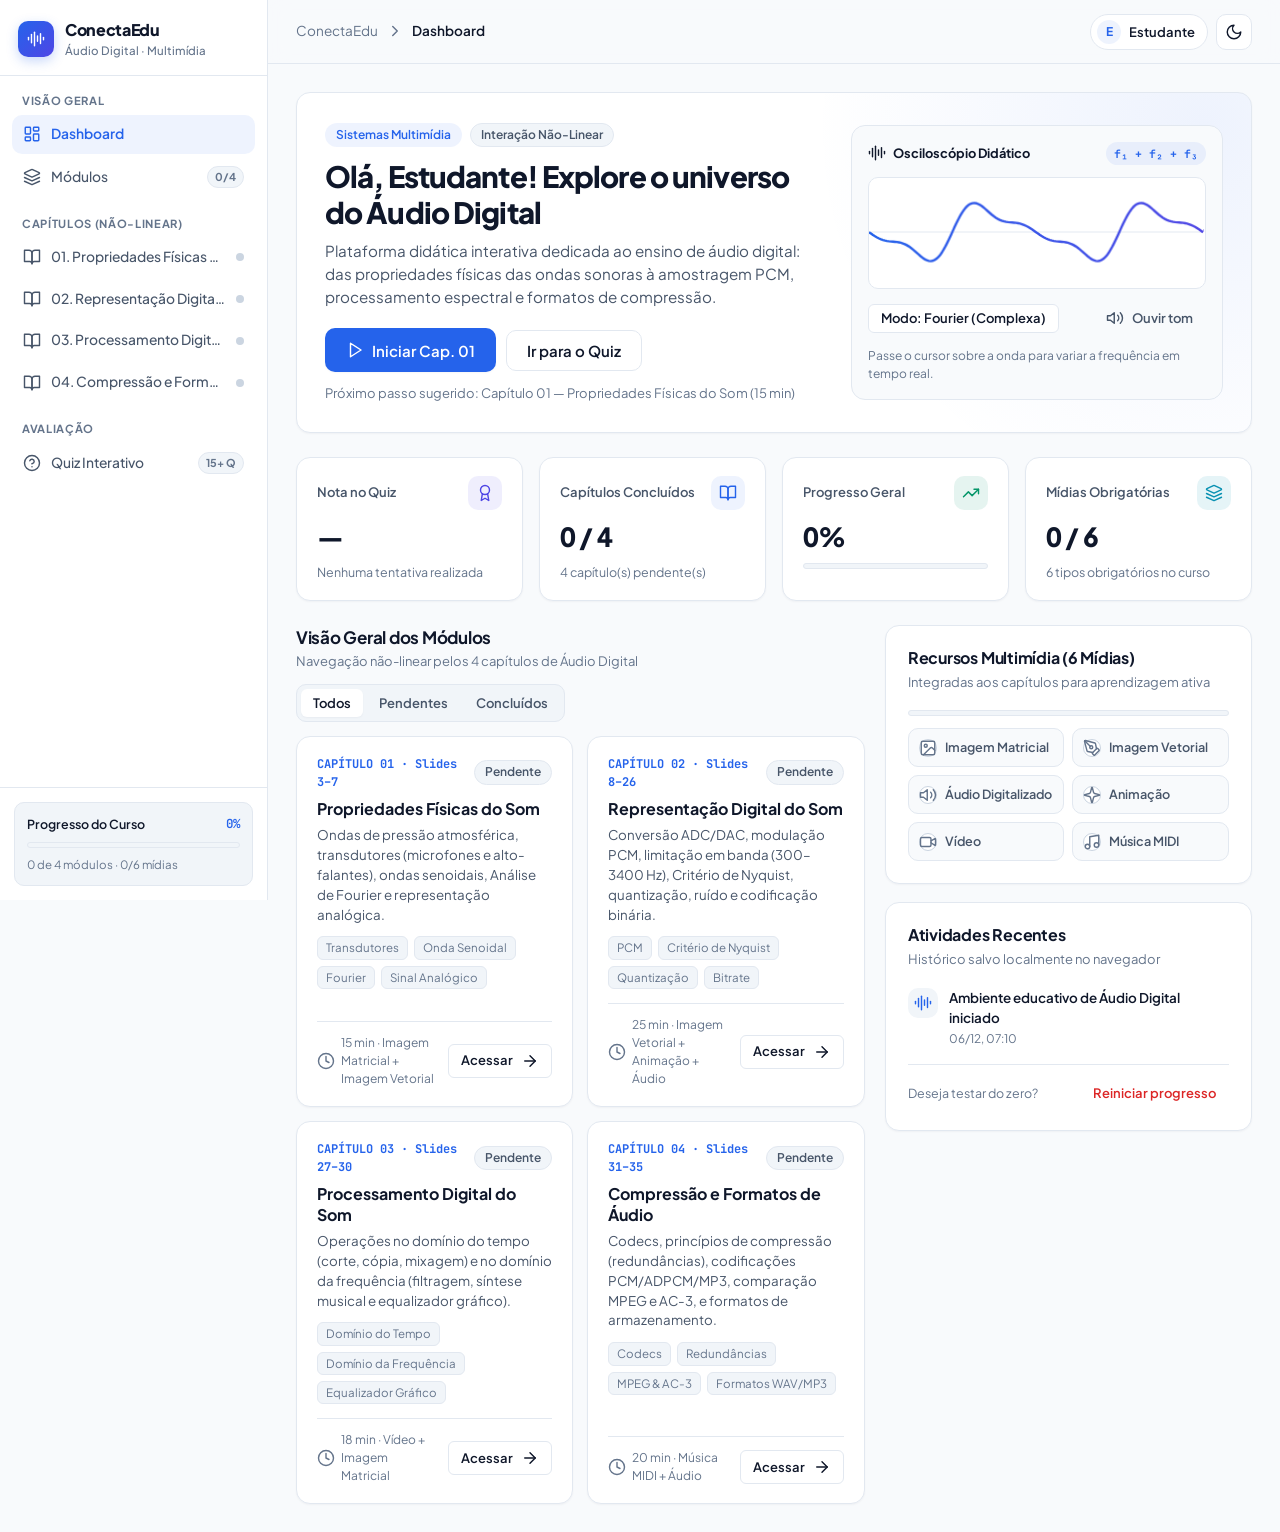
==== index.html @ ba1ee2b3 "Dashboard inicial e menu lateral" ====
<!DOCTYPE html>
<html lang="pt-BR">
<head>
  <meta charset="UTF-8" />
  <meta name="viewport" content="width=device-width, initial-scale=1.0" />
  <title>ConectaEdu — Dashboard · Áudio Digital</title>
  <meta
    name="description"
    content="Ambiente educativo online (DOL/EAD) sobre Áudio Digital para Sistemas Multimídia."
  />

  <link rel="preconnect" href="https://fonts.googleapis.com" />
  <link rel="preconnect" href="https://fonts.gstatic.com" crossorigin />
  <link
    href="https://fonts.googleapis.com/css2?family=JetBrains+Mono:wght@500;700&family=Plus+Jakarta+Sans:wght@400;500;600;700;800&display=swap"
    rel="stylesheet"
  />

  <link rel="stylesheet" href="css/variaveis.css" />
  <link rel="stylesheet" href="css/componentes.css" />
  <link rel="stylesheet" href="css/estilo.css" />

  <script>
    try {
      const salvo = JSON.parse(localStorage.getItem("conectaedu_audio_digital_v1") || "{}");
      if (salvo.tema === "dark") {
        document.documentElement.setAttribute("data-theme", "dark");
      }
    } catch (e) {}
  </script>
</head>
<body data-page="index.html" data-title="Dashboard">
  <div class="app-shell">
    <!-- Sidebar renderizada por js/componentes.js -->
    <div id="sidebar-slot"></div>

    <div class="main-area">
      <!-- Topbar renderizada por js/componentes.js -->
      <div id="topbar-slot"></div>

      <main class="page-container">
        <!-- Hero de Boas-vindas + Visualizador Acústico -->
        <section class="card card-spotlight hero-card animate-in" aria-labelledby="hero-saudacao">
          <div>
            <div class="hero-eyebrow">
              <span class="badge badge-accent">Sistemas Multimídia</span>
              <span class="badge badge-neutral">Interação Não-Linear</span>
            </div>
            <h1 class="hero-title" id="hero-saudacao">
              Olá, Estudante! Explore o universo do Áudio Digital
            </h1>
            <p class="hero-desc">
              Plataforma didática interativa dedicada ao ensino de áudio digital: das propriedades físicas
              das ondas sonoras à amostragem PCM, processamento espectral e formatos de compressão.
            </p>

            <div class="hero-actions">
              <a
                href="capitulo1.html"
                class="btn btn-primary btn-lg"
                id="btn-continuar-estudos"
                data-rota="capitulo1.html"
                data-rotulo="Capítulo 01: Propriedades Físicas do Som"
              >
                <span>Continuar estudos</span>
              </a>
              <a
                href="quiz.html"
                class="btn btn-outline btn-lg"
                data-rota="quiz.html"
                data-rotulo="Quiz Interativo"
              >
                <span>Ir para o Quiz</span>
              </a>
            </div>

            <p class="hero-next-hint" id="hero-proximo-texto">
              Próximo passo sugerido: Capítulo 01 — Propriedades Físicas do Som (15 min)
            </p>
          </div>

          <div class="hero-wave-panel" aria-label="Prévia interativa de onda sonora">
            <div class="wave-panel-header">
              <span class="wave-panel-title">
                <svg class="lucide" width="16" height="16" viewBox="0 0 24 24" aria-hidden="true">
                  <path d="M2 10v3"/><path d="M6 6v11"/><path d="M10 3v18"/><path d="M14 8v7"/><path d="M18 5v13"/><path d="M22 10v3"/>
                </svg>
                <span>Osciloscópio Didático</span>
              </span>
              <span class="wave-freq-badge" id="wave-freq-label">f₁ + f₂ + f₃</span>
            </div>

            <canvas class="wave-canvas" id="hero-wave-canvas"></canvas>

            <div class="wave-controls">
              <button type="button" class="btn btn-outline btn-sm" id="btn-wave-modo">
                Modo: Fourier (Complexa)
              </button>
              <button type="button" class="btn btn-ghost btn-sm" id="btn-wave-som">
                <svg class="lucide" width="14" height="14" viewBox="0 0 24 24" aria-hidden="true">
                  <polygon points="11 5 6 9 2 9 2 15 6 15 11 19 11 5"/>
                  <path d="M15.54 8.46a5 5 0 0 1 0 7.07"/>
                  <path d="M19.07 4.93a10 10 0 0 1 0 14.14"/>
                </svg>
                <span>Ouvir tom</span>
              </button>
            </div>
            <p class="wave-controls-note">
              Passe o cursor sobre a onda para variar a frequência em tempo real.
            </p>
          </div>
        </section>

        <!-- KPIs do Estudante -->
        <section class="kpi-grid" aria-label="Indicadores de desempenho">
          <article class="card card-spotlight kpi-card animate-in delay-1">
            <div class="kpi-top">
              <span class="kpi-label">Nota no Quiz</span>
              <span class="kpi-icon kpi-icon-indigo" aria-hidden="true">
                <svg class="lucide" width="18" height="18" viewBox="0 0 24 24">
                  <circle cx="12" cy="8" r="6"/><path d="M15.477 12.89 17 22l-5-3-5 3 1.523-9.11"/>
                </svg>
              </span>
            </div>
            <div class="kpi-value" id="kpi-nota-valor">—</div>
            <div class="kpi-foot">
              <span id="kpi-nota-sub">Nenhuma tentativa realizada</span>
            </div>
          </article>

          <article class="card card-spotlight kpi-card animate-in delay-2">
            <div class="kpi-top">
              <span class="kpi-label">Capítulos Concluídos</span>
              <span class="kpi-icon kpi-icon-blue" aria-hidden="true">
                <svg class="lucide" width="18" height="18" viewBox="0 0 24 24">
                  <path d="M2 3h6a4 4 0 0 1 4 4v14a3 3 0 0 0-3-3H2z"/><path d="M22 3h-6a4 4 0 0 0-4 4v14a3 3 0 0 1 3-3h7z"/>
                </svg>
              </span>
            </div>
            <div class="kpi-value" id="kpi-capitulos-valor">0 / 4</div>
            <div class="kpi-foot">
              <span id="kpi-capitulos-sub">4 capítulos pendentes</span>
            </div>
          </article>

          <article class="card card-spotlight kpi-card animate-in delay-3">
            <div class="kpi-top">
              <span class="kpi-label">Progresso Geral</span>
              <span class="kpi-icon kpi-icon-emerald" aria-hidden="true">
                <svg class="lucide" width="18" height="18" viewBox="0 0 24 24">
                  <polyline points="22 7 13.5 15.5 8.5 10.5 2 17"/><polyline points="16 7 22 7 22 13"/>
                </svg>
              </span>
            </div>
            <div class="kpi-value" id="kpi-progresso-valor">0%</div>
            <div class="progress progress-sm">
              <div class="progress-fill progress-fill-success" id="kpi-progresso-barra"></div>
            </div>
          </article>

          <article class="card card-spotlight kpi-card animate-in delay-4">
            <div class="kpi-top">
              <span class="kpi-label">Mídias Obrigatórias</span>
              <span class="kpi-icon kpi-icon-cyan" aria-hidden="true">
                <svg class="lucide" width="18" height="18" viewBox="0 0 24 24">
                  <path d="m12.83 2.18a2 2 0 0 0-1.66 0L2.6 6.08a1 1 0 0 0 0 1.83l8.58 3.91a2 2 0 0 0 1.66 0l8.58-3.9a1 1 0 0 0 0-1.83Z"/><path d="m22 17.65-9.17 4.16a2 2 0 0 1-1.66 0L2 17.65"/><path d="m22 12.65-9.17 4.16a2 2 0 0 1-1.66 0L2 12.65"/>
                </svg>
              </span>
            </div>
            <div class="kpi-value" id="kpi-midias-valor">0 / 6</div>
            <div class="kpi-foot">
              <span id="kpi-midias-sub">6 tipos obrigatórios no curso</span>
            </div>
          </article>
        </section>

        <!-- Visão Geral dos Módulos + Progresso & Atividades Recentes -->
        <section class="dashboard-grid" aria-label="Módulos e acompanhamento">
          <div>
            <div class="section-heading">
              <div>
                <h2 class="section-title">Visão Geral dos Módulos</h2>
                <p class="section-subtitle">
                  Navegação não-linear pelos 4 capítulos de Áudio Digital
                </p>
              </div>

              <div class="segmented" role="tablist" aria-label="Filtrar módulos">
                <button type="button" class="segmented-btn is-active" data-filtro-modulo="todos">
                  Todos
                </button>
                <button type="button" class="segmented-btn" data-filtro-modulo="pendentes">
                  Pendentes
                </button>
                <button type="button" class="segmented-btn" data-filtro-modulo="concluidos">
                  Concluídos
                </button>
              </div>
            </div>

            <div class="modules-grid" id="dashboard-modulos-lista"></div>
          </div>

          <div class="side-stack">
            <!-- Progresso das 6 Mídias -->
            <section class="card animate-in delay-2" aria-labelledby="titulo-midias">
              <div class="card-header">
                <div>
                  <h2 class="card-title" id="titulo-midias">Recursos Multimídia (6 Mídias)</h2>
                  <p class="card-subtitle">
                    Integradas aos capítulos para aprendizagem ativa
                  </p>
                </div>
              </div>
              <div class="card-body">
                <div class="progress progress-sm">
                  <div class="progress-fill" id="midias-progresso-barra"></div>
                </div>
                <div class="media-checklist" id="dashboard-midias-checklist"></div>
              </div>
            </section>

            <!-- Atividades Recentes -->
            <section class="card animate-in delay-3" aria-labelledby="titulo-atividades">
              <div class="card-header">
                <div>
                  <h2 class="card-title" id="titulo-atividades">Atividades Recentes</h2>
                  <p class="card-subtitle">Histórico salvo localmente no navegador</p>
                </div>
              </div>
              <div class="card-body">
                <ul class="activity-list" id="dashboard-atividades-lista"></ul>

                <div class="danger-zone-row">
                  <span class="danger-zone-text">Deseja testar do zero?</span>
                  <button type="button" class="btn btn-danger-ghost btn-sm" id="btn-reiniciar-progresso">
                    Reiniciar progresso
                  </button>
                </div>
              </div>
            </section>
          </div>
        </section>
      </main>
    </div>
  </div>

  <script src="js/dados-curso.js"></script>
  <script src="js/icones.js"></script>
  <script src="js/armazenamento.js"></script>
  <script src="js/componentes.js"></script>
  <script src="js/principal.js"></script>
  <script src="js/painel.js"></script>
</body>
</html>
---- css/variaveis.css ----
/* ==========================================================================
   ConectaEdu — Variáveis de Design (Tokens inspirados em shadcn/ui)
   ========================================================================== */

:root {
  /* Tipografia */
  --font-sans: "Plus Jakarta Sans", "Inter", -apple-system, BlinkMacSystemFont, "Segoe UI", Roboto, sans-serif;
  --font-mono: "JetBrains Mono", "Fira Code", ui-monospace, SFMono-Regular, Menlo, Consolas, monospace;

  /* Cores de superfície e fundo (Tema Claro) */
  --bg-app: #f8fafc;
  --bg-surface: #ffffff;
  --bg-subtle: #f1f5f9;
  --bg-muted: #e2e8f0;
  --bg-elevated: #ffffff;

  /* Bordas */
  --border: #e2e8f0;
  --border-strong: #cbd5e1;
  --border-focus: #2563eb;

  /* Textos */
  --text-primary: #0f172a;
  --text-secondary: #475569;
  --text-muted: #64748b;
  --text-inverted: #ffffff;

  /* Cores de destaque (Tecnologia & Áudio Digital) */
  --accent: #2563eb;
  --accent-hover: #1d4ed8;
  --accent-soft: rgba(37, 99, 235, 0.08);
  --accent-ring: rgba(37, 99, 235, 0.22);

  --indigo: #4f46e5;
  --indigo-soft: rgba(79, 70, 229, 0.09);

  --cyan: #0891b2;
  --cyan-soft: rgba(8, 145, 178, 0.1);

  --success: #059669;
  --success-soft: rgba(5, 150, 105, 0.1);

  --warning: #d97706;
  --warning-soft: rgba(217, 119, 6, 0.11);

  --danger: #dc2626;
  --danger-soft: rgba(220, 38, 38, 0.1);

  /* Sombras discretas */
  --shadow-xs: 0 1px 2px rgba(15, 23, 42, 0.04);
  --shadow-sm: 0 1px 3px rgba(15, 23, 42, 0.06), 0 1px 2px rgba(15, 23, 42, 0.04);
  --shadow-md: 0 6px 18px -4px rgba(15, 23, 42, 0.08), 0 2px 6px -2px rgba(15, 23, 42, 0.04);
  --shadow-lg: 0 18px 38px -12px rgba(15, 23, 42, 0.14);

  /* Raios de borda */
  --radius-sm: 6px;
  --radius-md: 10px;
  --radius-lg: 14px;
  --radius-xl: 18px;
  --radius-full: 9999px;

  /* Layout */
  --sidebar-width: 268px;
  --topbar-height: 64px;

  /* Transições */
  --ease-out: cubic-bezier(0.16, 1, 0.3, 1);
  --transition-fast: 150ms var(--ease-out);
  --transition-base: 240ms var(--ease-out);
}

[data-theme="dark"] {
  --bg-app: #090e1a;
  --bg-surface: #111827;
  --bg-subtle: #1a2334;
  --bg-muted: #263248;
  --bg-elevated: #161f30;

  --border: #1e293b;
  --border-strong: #334155;
  --border-focus: #60a5fa;

  --text-primary: #f8fafc;
  --text-secondary: #cbd5e1;
  --text-muted: #94a3b8;
  --text-inverted: #0f172a;

  --accent: #3b82f6;
  --accent-hover: #60a5fa;
  --accent-soft: rgba(59, 130, 246, 0.14);
  --accent-ring: rgba(59, 130, 246, 0.28);

  --indigo: #818cf8;
  --indigo-soft: rgba(129, 140, 248, 0.14);

  --cyan: #22d3ee;
  --cyan-soft: rgba(34, 211, 238, 0.12);

  --success: #34d399;
  --success-soft: rgba(52, 211, 153, 0.13);

  --warning: #fbbf24;
  --warning-soft: rgba(251, 191, 36, 0.13);

  --danger: #f87171;
  --danger-soft: rgba(248, 113, 113, 0.13);

  --shadow-xs: 0 1px 2px rgba(0, 0, 0, 0.25);
  --shadow-sm: 0 2px 6px rgba(0, 0, 0, 0.3);
  --shadow-md: 0 10px 24px -6px rgba(0, 0, 0, 0.45);
  --shadow-lg: 0 22px 46px -12px rgba(0, 0, 0, 0.6);
}
---- css/componentes.css ----
/* ==========================================================================
   ConectaEdu — Componentes Reutilizáveis (shadcn/ui + Magic UI + React Bits)
   ========================================================================== */

/* Botões */
.btn {
  display: inline-flex;
  align-items: center;
  justify-content: center;
  gap: 8px;
  font-family: inherit;
  font-size: 0.875rem;
  font-weight: 600;
  line-height: 1;
  padding: 10px 16px;
  border-radius: var(--radius-md);
  border: 1px solid transparent;
  cursor: pointer;
  text-decoration: none;
  white-space: nowrap;
  transition:
    background-color var(--transition-fast),
    border-color var(--transition-fast),
    color var(--transition-fast),
    transform var(--transition-fast),
    box-shadow var(--transition-fast);
}

.btn:focus-visible {
  outline: none;
  box-shadow: 0 0 0 3px var(--accent-ring);
}

.btn:active {
  transform: translateY(1px);
}

.btn-sm {
  padding: 7px 12px;
  font-size: 0.8125rem;
  border-radius: var(--radius-sm);
}

.btn-lg {
  padding: 12px 20px;
  font-size: 0.9375rem;
}

.btn-primary {
  background: var(--accent);
  color: #ffffff;
  box-shadow: var(--shadow-xs);
}

.btn-primary:hover {
  background: var(--accent-hover);
  box-shadow: var(--shadow-sm);
}

.btn-outline {
  background: var(--bg-surface);
  color: var(--text-primary);
  border-color: var(--border);
}

.btn-outline:hover {
  background: var(--bg-subtle);
  border-color: var(--border-strong);
}

.btn-ghost {
  background: transparent;
  color: var(--text-secondary);
}

.btn-ghost:hover {
  background: var(--bg-subtle);
  color: var(--text-primary);
}

.btn-danger-ghost {
  background: transparent;
  color: var(--danger);
}

.btn-danger-ghost:hover {
  background: var(--danger-soft);
}

.btn-icon {
  width: 36px;
  height: 36px;
  padding: 0;
}

/* Cards com bordas suaves e efeito spotlight discreto */
.card {
  position: relative;
  background: var(--bg-surface);
  border: 1px solid var(--border);
  border-radius: var(--radius-lg);
  box-shadow: var(--shadow-xs);
  transition:
    border-color var(--transition-base),
    box-shadow var(--transition-base),
    transform var(--transition-base);
}

.card-interactive:hover {
  border-color: var(--border-strong);
  box-shadow: var(--shadow-md);
  transform: translateY(-2px);
}

/* Efeito Magic UI Spotlight via variáveis --mx / --my */
.card-spotlight {
  overflow: hidden;
}

.card-spotlight::before {
  content: "";
  position: absolute;
  inset: 0;
  pointer-events: none;
  opacity: 0;
  transition: opacity var(--transition-base);
  background: radial-gradient(
    360px circle at var(--mx, 50%) var(--my, 50%),
    var(--accent-soft),
    transparent 65%
  );
}

.card-spotlight:hover::before {
  opacity: 1;
}

.card-header {
  display: flex;
  align-items: flex-start;
  justify-content: space-between;
  gap: 12px;
  padding: 20px 22px 0;
}

.card-title {
  font-size: 1rem;
  font-weight: 700;
  color: var(--text-primary);
  letter-spacing: -0.015em;
}

.card-subtitle {
  font-size: 0.8125rem;
  color: var(--text-muted);
  margin-top: 3px;
}

.card-body {
  padding: 18px 22px 22px;
}

/* Badges */
.badge {
  display: inline-flex;
  align-items: center;
  gap: 5px;
  padding: 4px 10px;
  font-size: 0.75rem;
  font-weight: 600;
  line-height: 1.2;
  border-radius: var(--radius-full);
  border: 1px solid transparent;
}

.badge-neutral {
  background: var(--bg-subtle);
  color: var(--text-secondary);
  border-color: var(--border);
}

.badge-accent {
  background: var(--accent-soft);
  color: var(--accent);
}

.badge-indigo {
  background: var(--indigo-soft);
  color: var(--indigo);
}

.badge-cyan {
  background: var(--cyan-soft);
  color: var(--cyan);
}

.badge-success {
  background: var(--success-soft);
  color: var(--success);
}

.badge-warning {
  background: var(--warning-soft);
  color: var(--warning);
}

/* Barra de progresso */
.progress {
  width: 100%;
  height: 8px;
  background: var(--bg-subtle);
  border-radius: var(--radius-full);
  overflow: hidden;
  border: 1px solid var(--border);
}

.progress-sm {
  height: 6px;
}

.progress-fill {
  height: 100%;
  width: 0%;
  border-radius: var(--radius-full);
  background: linear-gradient(90deg, var(--accent), var(--indigo));
  transition: width 600ms var(--ease-out);
}

.progress-fill-success {
  background: linear-gradient(90deg, var(--success), var(--cyan));
}

/* Tabs / Filtros segmentados (shadcn/ui style) */
.segmented {
  display: inline-flex;
  align-items: center;
  gap: 4px;
  padding: 4px;
  background: var(--bg-subtle);
  border: 1px solid var(--border);
  border-radius: var(--radius-md);
}

.segmented-btn {
  border: none;
  background: transparent;
  color: var(--text-secondary);
  font-family: inherit;
  font-size: 0.8125rem;
  font-weight: 600;
  padding: 6px 12px;
  border-radius: var(--radius-sm);
  cursor: pointer;
  transition: background-color var(--transition-fast), color var(--transition-fast), box-shadow var(--transition-fast);
}

.segmented-btn:hover {
  color: var(--text-primary);
}

.segmented-btn.is-active {
  background: var(--bg-surface);
  color: var(--text-primary);
  box-shadow: var(--shadow-xs);
}

/* Modal / Dialog acessível */
.modal-backdrop {
  position: fixed;
  inset: 0;
  z-index: 80;
  background: rgba(15, 23, 42, 0.55);
  backdrop-filter: blur(4px);
  display: none;
  align-items: center;
  justify-content: center;
  padding: 20px;
}

.modal-backdrop.is-open {
  display: flex;
  animation: fadeIn 180ms var(--ease-out);
}

.modal-dialog {
  width: 100%;
  max-width: 460px;
  background: var(--bg-surface);
  border: 1px solid var(--border);
  border-radius: var(--radius-xl);
  box-shadow: var(--shadow-lg);
  padding: 24px;
  animation: scaleUp 220ms var(--ease-out);
}

.modal-header {
  display: flex;
  align-items: flex-start;
  justify-content: space-between;
  gap: 12px;
}

.modal-title {
  font-size: 1.0625rem;
  font-weight: 700;
  color: var(--text-primary);
}

.modal-desc {
  font-size: 0.875rem;
  color: var(--text-secondary);
  line-height: 1.55;
  margin-top: 8px;
}

.modal-input {
  width: 100%;
  margin-top: 14px;
  padding: 10px 12px;
  font-family: inherit;
  font-size: 0.9375rem;
  color: var(--text-primary);
  background: var(--bg-app);
  border: 1px solid var(--border-strong);
  border-radius: var(--radius-md);
}

.modal-input:focus {
  outline: none;
  border-color: var(--border-focus);
  box-shadow: 0 0 0 3px var(--accent-ring);
}

.modal-actions {
  display: flex;
  justify-content: flex-end;
  gap: 10px;
  margin-top: 20px;
}

/* Toast de notificação */
.toast-container {
  position: fixed;
  right: 20px;
  bottom: 20px;
  z-index: 90;
  display: flex;
  flex-direction: column;
  gap: 10px;
  pointer-events: none;
}

.toast {
  pointer-events: auto;
  min-width: 280px;
  max-width: 380px;
  display: flex;
  align-items: flex-start;
  gap: 10px;
  padding: 12px 14px;
  background: var(--bg-elevated);
  border: 1px solid var(--border-strong);
  border-radius: var(--radius-md);
  box-shadow: var(--shadow-lg);
  color: var(--text-primary);
  font-size: 0.85rem;
  animation: slideUp 220ms var(--ease-out);
}

.toast-icon {
  flex-shrink: 0;
  margin-top: 1px;
  color: var(--accent);
}

.toast-title {
  font-weight: 600;
  color: var(--text-primary);
}

.toast-text {
  color: var(--text-secondary);
  font-size: 0.8125rem;
  margin-top: 2px;
  line-height: 1.4;
}

/* Animações */
@keyframes fadeIn {
  from { opacity: 0; }
  to { opacity: 1; }
}

@keyframes scaleUp {
  from { opacity: 0; transform: scale(0.96) translateY(6px); }
  to { opacity: 1; transform: scale(1) translateY(0); }
}

@keyframes slideUp {
  from { opacity: 0; transform: translateY(10px); }
  to { opacity: 1; transform: translateY(0); }
}

@keyframes fadeSlideIn {
  from { opacity: 0; transform: translateY(10px); }
  to { opacity: 1; transform: translateY(0); }
}

.animate-in {
  animation: fadeSlideIn 420ms var(--ease-out) both;
}

.delay-1 { animation-delay: 60ms; }
.delay-2 { animation-delay: 120ms; }
.delay-3 { animation-delay: 180ms; }
.delay-4 { animation-delay: 240ms; }
---- css/estilo.css ----
/* ==========================================================================
   ConectaEdu — Layout App Shell e Página de Dashboard
   ========================================================================== */

*,
*::before,
*::after {
  box-sizing: border-box;
}

html,
body {
  margin: 0;
  padding: 0;
}

body {
  font-family: var(--font-sans);
  background: var(--bg-app);
  color: var(--text-primary);
  line-height: 1.5;
  -webkit-font-smoothing: antialiased;
  overflow-x: hidden;
}

h1, h2, h3, h4, p {
  margin: 0;
}

ul, ol {
  margin: 0;
  padding: 0;
  list-style: none;
}

svg.lucide {
  width: 18px;
  height: 18px;
  stroke: currentColor;
  stroke-width: 1.9;
  stroke-linecap: round;
  stroke-linejoin: round;
  fill: none;
  flex-shrink: 0;
}

/* Shell LMS */
.app-shell {
  display: flex;
  min-height: 100vh;
}

/* Sidebar */
.sidebar {
  position: fixed;
  top: 0;
  left: 0;
  bottom: 0;
  z-index: 50;
  width: var(--sidebar-width);
  background: var(--bg-surface);
  border-right: 1px solid var(--border);
  display: flex;
  flex-direction: column;
  transition: transform var(--transition-base);
}

.sidebar-backdrop {
  display: none;
  position: fixed;
  inset: 0;
  z-index: 45;
  background: rgba(15, 23, 42, 0.45);
  backdrop-filter: blur(2px);
}

.sidebar-brand {
  display: flex;
  align-items: center;
  justify-content: space-between;
  padding: 18px 18px 16px;
  border-bottom: 1px solid var(--border);
}

.brand-link {
  display: flex;
  align-items: center;
  gap: 11px;
  text-decoration: none;
  color: inherit;
}

.brand-logo {
  width: 36px;
  height: 36px;
  border-radius: 10px;
  background: linear-gradient(135deg, var(--accent), var(--indigo));
  color: #ffffff;
  display: flex;
  align-items: center;
  justify-content: center;
  box-shadow: 0 4px 12px rgba(37, 99, 235, 0.25);
}

.brand-name {
  font-size: 1rem;
  font-weight: 800;
  letter-spacing: -0.02em;
  color: var(--text-primary);
}

.brand-sub {
  font-size: 0.72rem;
  color: var(--text-muted);
  font-weight: 500;
}

.sidebar-close-btn {
  display: none;
}

.sidebar-nav {
  flex: 1;
  overflow-y: auto;
  padding: 16px 12px;
  display: flex;
  flex-direction: column;
  gap: 18px;
}

.nav-group-label {
  padding: 0 10px 6px;
  font-size: 0.7rem;
  font-weight: 700;
  text-transform: uppercase;
  letter-spacing: 0.06em;
  color: var(--text-muted);
}

.nav-list {
  display: flex;
  flex-direction: column;
  gap: 3px;
}

.nav-item {
  display: flex;
  align-items: center;
  justify-content: space-between;
  gap: 10px;
  padding: 9px 11px;
  border-radius: var(--radius-md);
  text-decoration: none;
  color: var(--text-secondary);
  font-size: 0.865rem;
  font-weight: 500;
  transition: background-color var(--transition-fast), color var(--transition-fast);
}

.nav-item-main {
  display: flex;
  align-items: center;
  gap: 10px;
  min-width: 0;
}

.nav-item-label {
  overflow: hidden;
  text-overflow: ellipsis;
  white-space: nowrap;
}

.nav-item:hover {
  background: var(--bg-subtle);
  color: var(--text-primary);
}

.nav-item.is-active {
  background: var(--accent-soft);
  color: var(--accent);
  font-weight: 600;
}

.nav-status-dot {
  width: 8px;
  height: 8px;
  border-radius: 50%;
  background: var(--border-strong);
  flex-shrink: 0;
}

.nav-status-dot.is-done {
  background: var(--success);
  box-shadow: 0 0 0 3px var(--success-soft);
}

.nav-pill {
  font-size: 0.68rem;
  font-weight: 700;
  padding: 2px 7px;
  border-radius: var(--radius-full);
  background: var(--bg-subtle);
  color: var(--text-muted);
  border: 1px solid var(--border);
}

.sidebar-footer {
  padding: 14px;
  border-top: 1px solid var(--border);
}

.sidebar-progress-box {
  background: var(--bg-subtle);
  border: 1px solid var(--border);
  border-radius: var(--radius-md);
  padding: 12px;
}

.sidebar-progress-top {
  display: flex;
  align-items: center;
  justify-content: space-between;
  font-size: 0.78rem;
  font-weight: 600;
  margin-bottom: 8px;
}

.sidebar-progress-top span:last-child {
  font-family: var(--font-mono);
  color: var(--accent);
}

.sidebar-progress-meta {
  margin-top: 8px;
  font-size: 0.72rem;
  color: var(--text-muted);
}

/* Área principal */
.main-area {
  flex: 1;
  margin-left: var(--sidebar-width);
  min-width: 0;
  display: flex;
  flex-direction: column;
}

/* Topbar */
.topbar {
  position: sticky;
  top: 0;
  z-index: 30;
  height: var(--topbar-height);
  background: rgba(248, 250, 252, 0.85);
  backdrop-filter: blur(10px);
  border-bottom: 1px solid var(--border);
  padding: 0 28px;
  display: flex;
  align-items: center;
  justify-content: space-between;
  gap: 16px;
}

[data-theme="dark"] .topbar {
  background: rgba(9, 14, 26, 0.82);
}

.topbar-left {
  display: flex;
  align-items: center;
  gap: 12px;
  min-width: 0;
}

.mobile-menu-btn {
  display: none;
}

.breadcrumb {
  display: flex;
  align-items: center;
  gap: 8px;
  font-size: 0.85rem;
  color: var(--text-muted);
}

.breadcrumb-current {
  color: var(--text-primary);
  font-weight: 600;
}

.topbar-actions {
  display: flex;
  align-items: center;
  gap: 8px;
}

.student-chip {
  display: inline-flex;
  align-items: center;
  gap: 8px;
  padding: 5px 12px 5px 6px;
  border-radius: var(--radius-full);
  background: var(--bg-surface);
  border: 1px solid var(--border);
  color: var(--text-primary);
  font-family: inherit;
  font-size: 0.8125rem;
  font-weight: 600;
  cursor: pointer;
  transition: border-color var(--transition-fast), background-color var(--transition-fast);
}

.student-chip:hover {
  border-color: var(--border-strong);
  background: var(--bg-subtle);
}

.student-avatar {
  width: 24px;
  height: 24px;
  border-radius: 50%;
  background: var(--accent-soft);
  color: var(--accent);
  font-size: 0.75rem;
  font-weight: 700;
  display: inline-flex;
  align-items: center;
  justify-content: center;
}

/* Conteúdo do Dashboard */
.page-container {
  width: 100%;
  max-width: 1240px;
  margin: 0 auto;
  padding: 28px;
  display: flex;
  flex-direction: column;
  gap: 24px;
}

/* Banner de Boas-vindas (Hero) */
.hero-card {
  position: relative;
  overflow: hidden;
  padding: 28px;
  display: grid;
  grid-template-columns: 1.35fr 1fr;
  gap: 24px;
  align-items: center;
  background:
    radial-gradient(650px circle at 95% 10%, var(--accent-soft), transparent 60%),
    var(--bg-surface);
}

.hero-eyebrow {
  display: inline-flex;
  align-items: center;
  gap: 8px;
  margin-bottom: 12px;
}

.hero-title {
  font-size: clamp(1.45rem, 2.3vw, 1.95rem);
  font-weight: 800;
  letter-spacing: -0.03em;
  line-height: 1.2;
  color: var(--text-primary);
}

.hero-desc {
  margin-top: 10px;
  color: var(--text-secondary);
  font-size: 0.95rem;
  max-width: 62ch;
}

.hero-actions {
  margin-top: 20px;
  display: flex;
  flex-wrap: wrap;
  align-items: center;
  gap: 10px;
}

.hero-next-hint {
  margin-top: 12px;
  font-size: 0.8125rem;
  color: var(--text-muted);
  display: flex;
  align-items: center;
  gap: 6px;
}

/* Visualizador Acústico Interativo no Hero */
.hero-wave-panel {
  background: var(--bg-app);
  border: 1px solid var(--border);
  border-radius: var(--radius-lg);
  padding: 16px;
  display: flex;
  flex-direction: column;
  gap: 12px;
}

.wave-panel-header {
  display: flex;
  align-items: center;
  justify-content: space-between;
  gap: 8px;
}

.wave-panel-title {
  display: flex;
  align-items: center;
  gap: 7px;
  font-size: 0.8rem;
  font-weight: 700;
  color: var(--text-primary);
}

.wave-freq-badge {
  font-family: var(--font-mono);
  font-size: 0.72rem;
  color: var(--accent);
  background: var(--accent-soft);
  padding: 3px 8px;
  border-radius: var(--radius-full);
  font-weight: 600;
}

.wave-canvas {
  width: 100%;
  height: 112px;
  display: block;
  border-radius: var(--radius-md);
  background: var(--bg-surface);
  border: 1px solid var(--border);
}

.wave-controls {
  display: flex;
  align-items: center;
  justify-content: space-between;
  gap: 10px;
  flex-wrap: wrap;
}

.wave-controls-note {
  font-size: 0.75rem;
  color: var(--text-muted);
}

/* Grid de KPIs */
.kpi-grid {
  display: grid;
  grid-template-columns: repeat(4, minmax(0, 1fr));
  gap: 16px;
}

.kpi-card {
  padding: 18px 20px;
  display: flex;
  flex-direction: column;
  gap: 12px;
}

.kpi-top {
  display: flex;
  align-items: center;
  justify-content: space-between;
  gap: 10px;
}

.kpi-label {
  font-size: 0.8125rem;
  font-weight: 600;
  color: var(--text-secondary);
}

.kpi-icon {
  width: 34px;
  height: 34px;
  border-radius: var(--radius-md);
  display: flex;
  align-items: center;
  justify-content: center;
}

.kpi-icon-blue {
  background: var(--accent-soft);
  color: var(--accent);
}

.kpi-icon-indigo {
  background: var(--indigo-soft);
  color: var(--indigo);
}

.kpi-icon-emerald {
  background: var(--success-soft);
  color: var(--success);
}

.kpi-icon-cyan {
  background: var(--cyan-soft);
  color: var(--cyan);
}

.kpi-value {
  font-size: 1.65rem;
  font-weight: 800;
  letter-spacing: -0.03em;
  line-height: 1.1;
  font-variant-numeric: tabular-nums;
}

.kpi-foot {
  font-size: 0.78rem;
  color: var(--text-muted);
  display: flex;
  align-items: center;
  justify-content: space-between;
  gap: 8px;
}

/* Grid Principal (Módulos + Painel Lateral) */
.dashboard-grid {
  display: grid;
  grid-template-columns: 1.55fr 1fr;
  gap: 20px;
  align-items: start;
}

.section-heading {
  display: flex;
  align-items: center;
  justify-content: space-between;
  gap: 12px;
  flex-wrap: wrap;
  margin-bottom: 14px;
}

.section-title {
  font-size: 1.0625rem;
  font-weight: 700;
  letter-spacing: -0.015em;
}

.section-subtitle {
  font-size: 0.8125rem;
  color: var(--text-muted);
  margin-top: 2px;
}

/* Lista de Cards dos 4 Capítulos */
.modules-grid {
  display: grid;
  grid-template-columns: repeat(2, minmax(0, 1fr));
  gap: 14px;
}

.module-card {
  padding: 18px 20px;
  display: flex;
  flex-direction: column;
  justify-content: space-between;
  gap: 14px;
}

.module-card-head {
  display: flex;
  align-items: center;
  justify-content: space-between;
  gap: 8px;
}

.module-num {
  font-family: var(--font-mono);
  font-size: 0.75rem;
  font-weight: 700;
  color: var(--accent);
}

.module-title {
  font-size: 1rem;
  font-weight: 700;
  line-height: 1.3;
  margin-top: 8px;
  color: var(--text-primary);
}

.module-desc {
  font-size: 0.835rem;
  color: var(--text-secondary);
  margin-top: 6px;
  line-height: 1.48;
}

.module-topics {
  display: flex;
  flex-wrap: wrap;
  gap: 6px;
  margin-top: 12px;
}

.topic-chip {
  font-size: 0.72rem;
  color: var(--text-muted);
  background: var(--bg-subtle);
  border: 1px solid var(--border);
  padding: 2px 8px;
  border-radius: var(--radius-sm);
}

.module-footer {
  padding-top: 12px;
  border-top: 1px solid var(--border);
  display: flex;
  align-items: center;
  justify-content: space-between;
  gap: 10px;
}

.module-media-tags {
  display: flex;
  align-items: center;
  gap: 6px;
  color: var(--text-muted);
  font-size: 0.75rem;
}

.empty-state {
  grid-column: 1 / -1;
  padding: 34px 20px;
  text-align: center;
  color: var(--text-muted);
  border: 1px dashed var(--border-strong);
  border-radius: var(--radius-lg);
  background: var(--bg-surface);
}

/* Coluna Direita */
.side-stack {
  display: flex;
  flex-direction: column;
  gap: 18px;
}

/* Checklist das 6 Mídias */
.media-checklist {
  display: grid;
  grid-template-columns: repeat(2, minmax(0, 1fr));
  gap: 8px;
  margin-top: 12px;
}

.media-check-item {
  display: flex;
  align-items: center;
  gap: 8px;
  padding: 9px 10px;
  border-radius: var(--radius-md);
  background: var(--bg-app);
  border: 1px solid var(--border);
  font-size: 0.79rem;
  font-weight: 600;
  color: var(--text-secondary);
}

.media-check-item.is-explored {
  border-color: var(--success);
  background: var(--success-soft);
  color: var(--text-primary);
}

.media-check-dot {
  width: 18px;
  height: 18px;
  border-radius: 50%;
  display: flex;
  align-items: center;
  justify-content: center;
  background: var(--bg-surface);
  border: 1px solid var(--border-strong);
  color: var(--text-muted);
  flex-shrink: 0;
}

.media-check-item.is-explored .media-check-dot {
  background: var(--success);
  border-color: var(--success);
  color: #ffffff;
}

/* Atividades Recentes */
.activity-list {
  display: flex;
  flex-direction: column;
  gap: 12px;
}

.activity-item {
  display: flex;
  align-items: flex-start;
  gap: 11px;
  padding-bottom: 12px;
  border-bottom: 1px solid var(--border);
}

.activity-item:last-child {
  padding-bottom: 0;
  border-bottom: none;
}

.activity-icon {
  width: 30px;
  height: 30px;
  border-radius: var(--radius-md);
  background: var(--bg-subtle);
  color: var(--accent);
  display: flex;
  align-items: center;
  justify-content: center;
  flex-shrink: 0;
}

.activity-title {
  font-size: 0.84rem;
  font-weight: 600;
  color: var(--text-primary);
}

.activity-time {
  font-size: 0.74rem;
  color: var(--text-muted);
  margin-top: 2px;
}

.danger-zone-row {
  margin-top: 16px;
  padding-top: 14px;
  border-top: 1px solid var(--border);
  display: flex;
  align-items: center;
  justify-content: space-between;
  gap: 10px;
}

.danger-zone-text {
  font-size: 0.78rem;
  color: var(--text-muted);
}

/* Responsividade */
@media (max-width: 1120px) {
  .kpi-grid {
    grid-template-columns: repeat(2, minmax(0, 1fr));
  }

  .dashboard-grid {
    grid-template-columns: 1fr;
  }
}

@media (max-width: 900px) {
  .sidebar {
    transform: translateX(-100%);
  }

  .sidebar.is-open {
    transform: translateX(0);
    box-shadow: var(--shadow-lg);
  }

  .sidebar-backdrop.is-open {
    display: block;
  }

  .sidebar-close-btn,
  .mobile-menu-btn {
    display: inline-flex;
  }

  .main-area {
    margin-left: 0;
  }

  .hero-card {
    grid-template-columns: 1fr;
  }
}

@media (max-width: 640px) {
  .topbar {
    padding: 0 16px;
  }

  .page-container {
    padding: 18px 16px 28px;
  }

  .kpi-grid,
  .modules-grid,
  .media-checklist {
    grid-template-columns: 1fr;
  }

  .student-chip-name {
    display: none;
  }
}
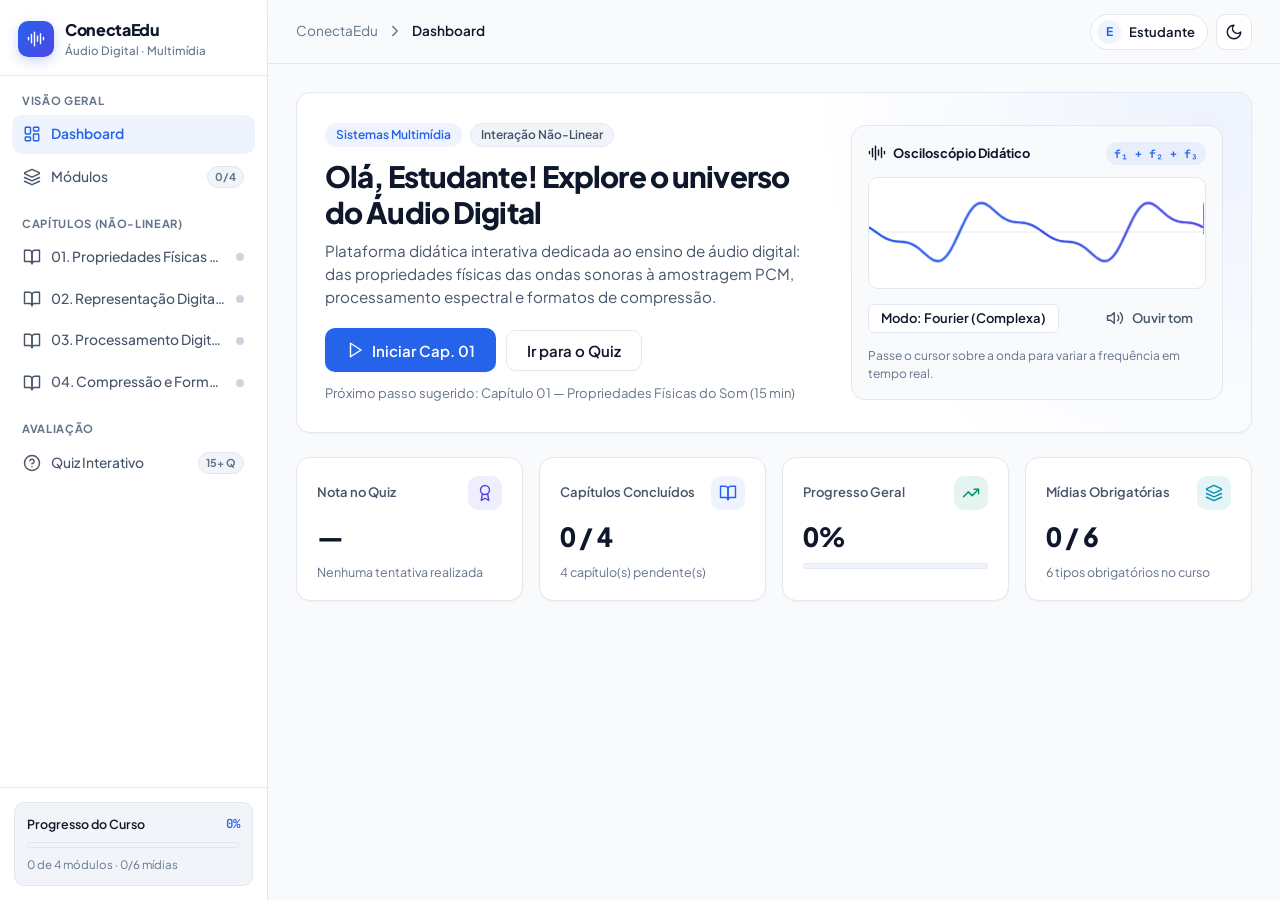
==== commit 9f2962f0: "Pagina de modulos" ====
--- a/index.html
+++ b/index.html
@@ -173,74 +173,6 @@
             </div>
           </article>
         </section>
-
-        <!-- Visão Geral dos Módulos + Progresso & Atividades Recentes -->
-        <section class="dashboard-grid" aria-label="Módulos e acompanhamento">
-          <div>
-            <div class="section-heading">
-              <div>
-                <h2 class="section-title">Visão Geral dos Módulos</h2>
-                <p class="section-subtitle">
-                  Navegação não-linear pelos 4 capítulos de Áudio Digital
-                </p>
-              </div>
-
-              <div class="segmented" role="tablist" aria-label="Filtrar módulos">
-                <button type="button" class="segmented-btn is-active" data-filtro-modulo="todos">
-                  Todos
-                </button>
-                <button type="button" class="segmented-btn" data-filtro-modulo="pendentes">
-                  Pendentes
-                </button>
-                <button type="button" class="segmented-btn" data-filtro-modulo="concluidos">
-                  Concluídos
-                </button>
-              </div>
-            </div>
-
-            <div class="modules-grid" id="dashboard-modulos-lista"></div>
-          </div>
-
-          <div class="side-stack">
-            <!-- Progresso das 6 Mídias -->
-            <section class="card animate-in delay-2" aria-labelledby="titulo-midias">
-              <div class="card-header">
-                <div>
-                  <h2 class="card-title" id="titulo-midias">Recursos Multimídia (6 Mídias)</h2>
-                  <p class="card-subtitle">
-                    Integradas aos capítulos para aprendizagem ativa
-                  </p>
-                </div>
-              </div>
-              <div class="card-body">
-                <div class="progress progress-sm">
-                  <div class="progress-fill" id="midias-progresso-barra"></div>
-                </div>
-                <div class="media-checklist" id="dashboard-midias-checklist"></div>
-              </div>
-            </section>
-
-            <!-- Atividades Recentes -->
-            <section class="card animate-in delay-3" aria-labelledby="titulo-atividades">
-              <div class="card-header">
-                <div>
-                  <h2 class="card-title" id="titulo-atividades">Atividades Recentes</h2>
-                  <p class="card-subtitle">Histórico salvo localmente no navegador</p>
-                </div>
-              </div>
-              <div class="card-body">
-                <ul class="activity-list" id="dashboard-atividades-lista"></ul>
-
-                <div class="danger-zone-row">
-                  <span class="danger-zone-text">Deseja testar do zero?</span>
-                  <button type="button" class="btn btn-danger-ghost btn-sm" id="btn-reiniciar-progresso">
-                    Reiniciar progresso
-                  </button>
-                </div>
-              </div>
-            </section>
-          </div>
-        </section>
       </main>
     </div>
   </div>
--- a/css/estilo.css
+++ b/css/estilo.css
@@ -753,13 +753,425 @@
   color: var(--text-muted);
 }
 
+/* ==========================================================================
+   Página de Módulos e Progresso do Estudante
+   ========================================================================== */
+
+.page-header-card {
+  padding: 24px 26px;
+  display: flex;
+  align-items: center;
+  justify-content: space-between;
+  gap: 20px;
+  flex-wrap: wrap;
+  background:
+    radial-gradient(520px circle at 100% 0%, var(--accent-soft), transparent 65%),
+    var(--bg-surface);
+}
+
+.page-header-title {
+  font-size: clamp(1.35rem, 2vw, 1.7rem);
+  font-weight: 800;
+  letter-spacing: -0.025em;
+  margin-top: 8px;
+}
+
+.page-header-desc {
+  margin-top: 6px;
+  color: var(--text-secondary);
+  font-size: 0.92rem;
+  max-width: 64ch;
+}
+
+.page-header-actions {
+  display: flex;
+  align-items: center;
+  gap: 10px;
+  flex-wrap: wrap;
+}
+
+/* Painel de Progresso do Estudante */
+.progress-overview-grid {
+  display: grid;
+  grid-template-columns: 1.2fr 1fr 1fr;
+  gap: 16px;
+}
+
+.ring-progress-card {
+  padding: 20px 22px;
+  display: flex;
+  align-items: center;
+  gap: 20px;
+}
+
+.ring-wrap {
+  position: relative;
+  width: 92px;
+  height: 92px;
+  flex-shrink: 0;
+}
+
+.ring-svg {
+  width: 92px;
+  height: 92px;
+  transform: rotate(-90deg);
+}
+
+.ring-bg {
+  fill: none;
+  stroke: var(--bg-subtle);
+  stroke-width: 8;
+}
+
+.ring-fg {
+  fill: none;
+  stroke: var(--accent);
+  stroke-width: 8;
+  stroke-linecap: round;
+  transition: stroke-dashoffset 600ms var(--ease-out);
+}
+
+.ring-center {
+  position: absolute;
+  inset: 0;
+  display: flex;
+  flex-direction: column;
+  align-items: center;
+  justify-content: center;
+  font-family: var(--font-mono);
+  font-size: 1.05rem;
+  font-weight: 700;
+  color: var(--text-primary);
+}
+
+.ring-caption {
+  font-family: var(--font-sans);
+  font-size: 0.65rem;
+  font-weight: 600;
+  color: var(--text-muted);
+  text-transform: uppercase;
+  letter-spacing: 0.04em;
+}
+
+.status-split-list {
+  display: flex;
+  flex-direction: column;
+  gap: 10px;
+  margin-top: 12px;
+}
+
+.status-split-row {
+  display: flex;
+  align-items: center;
+  justify-content: space-between;
+  gap: 10px;
+  padding: 9px 12px;
+  border-radius: var(--radius-md);
+  background: var(--bg-app);
+  border: 1px solid var(--border);
+  font-size: 0.82rem;
+}
+
+.status-split-left {
+  display: flex;
+  align-items: center;
+  gap: 8px;
+  font-weight: 600;
+  color: var(--text-secondary);
+}
+
+.status-split-val {
+  font-family: var(--font-mono);
+  font-weight: 700;
+  color: var(--text-primary);
+}
+
+.quiz-mini-stats {
+  display: grid;
+  grid-template-columns: repeat(3, minmax(0, 1fr));
+  gap: 8px;
+  margin-top: 12px;
+}
+
+.quiz-mini-box {
+  padding: 10px 8px;
+  border-radius: var(--radius-md);
+  background: var(--bg-app);
+  border: 1px solid var(--border);
+  text-align: center;
+}
+
+.quiz-mini-val {
+  font-family: var(--font-mono);
+  font-size: 1.05rem;
+  font-weight: 700;
+  color: var(--text-primary);
+}
+
+.quiz-mini-lbl {
+  font-size: 0.7rem;
+  color: var(--text-muted);
+  margin-top: 2px;
+}
+
+/* Barra de ferramentas dos módulos */
+.modules-toolbar {
+  display: flex;
+  align-items: center;
+  justify-content: space-between;
+  gap: 12px;
+  flex-wrap: wrap;
+}
+
+.search-box {
+  position: relative;
+  min-width: 240px;
+  flex: 1;
+  max-width: 340px;
+}
+
+.search-box-icon {
+  position: absolute;
+  left: 12px;
+  top: 50%;
+  transform: translateY(-50%);
+  color: var(--text-muted);
+  pointer-events: none;
+  display: inline-flex;
+}
+
+.search-input {
+  width: 100%;
+  padding: 9px 12px 9px 36px;
+  font-family: inherit;
+  font-size: 0.85rem;
+  color: var(--text-primary);
+  background: var(--bg-surface);
+  border: 1px solid var(--border);
+  border-radius: var(--radius-md);
+  transition: border-color var(--transition-fast), box-shadow var(--transition-fast);
+}
+
+.search-input:focus {
+  outline: none;
+  border-color: var(--border-focus);
+  box-shadow: 0 0 0 3px var(--accent-ring);
+}
+
+/* Grade detalhada dos Módulos */
+.modules-catalog-grid {
+  display: grid;
+  grid-template-columns: repeat(2, minmax(0, 1fr));
+  gap: 16px;
+}
+
+.module-detail-card {
+  padding: 20px 22px;
+  display: flex;
+  flex-direction: column;
+  justify-content: space-between;
+  gap: 16px;
+}
+
+.module-progress-row {
+  display: flex;
+  align-items: center;
+  justify-content: space-between;
+  font-size: 0.76rem;
+  font-weight: 600;
+  color: var(--text-muted);
+  margin-top: 12px;
+  margin-bottom: 6px;
+}
+
+.module-progress-row span:last-child {
+  font-family: var(--font-mono);
+  color: var(--text-primary);
+}
+
+.syllabus-toggle {
+  width: 100%;
+  display: flex;
+  align-items: center;
+  justify-content: space-between;
+  gap: 8px;
+  padding: 8px 10px;
+  margin-top: 12px;
+  border: 1px solid var(--border);
+  border-radius: var(--radius-md);
+  background: var(--bg-app);
+  color: var(--text-secondary);
+  font-family: inherit;
+  font-size: 0.8rem;
+  font-weight: 600;
+  cursor: pointer;
+  transition: background-color var(--transition-fast), color var(--transition-fast);
+}
+
+.syllabus-toggle:hover {
+  background: var(--bg-subtle);
+  color: var(--text-primary);
+}
+
+.syllabus-toggle svg {
+  transition: transform var(--transition-fast);
+}
+
+.syllabus-toggle[aria-expanded="true"] svg {
+  transform: rotate(180deg);
+}
+
+.module-syllabus {
+  display: none;
+  margin-top: 10px;
+  padding: 12px 14px;
+  border-radius: var(--radius-md);
+  background: var(--bg-app);
+  border: 1px solid var(--border);
+}
+
+.module-syllabus.is-open {
+  display: block;
+  animation: fadeSlideIn 200ms var(--ease-out);
+}
+
+.module-syllabus li {
+  position: relative;
+  padding-left: 14px;
+  font-size: 0.8rem;
+  color: var(--text-secondary);
+  line-height: 1.45;
+}
+
+.module-syllabus li + li {
+  margin-top: 6px;
+}
+
+.module-syllabus li::before {
+  content: "";
+  position: absolute;
+  left: 0;
+  top: 7px;
+  width: 5px;
+  height: 5px;
+  border-radius: 50%;
+  background: var(--accent);
+}
+
+.module-detail-actions {
+  padding-top: 14px;
+  border-top: 1px solid var(--border);
+  display: flex;
+  align-items: center;
+  justify-content: space-between;
+  gap: 10px;
+  flex-wrap: wrap;
+}
+
+/* Mapa de Mídias e Pendências */
+.progress-details-grid {
+  display: grid;
+  grid-template-columns: 1.25fr 1fr;
+  gap: 16px;
+}
+
+.media-map-list {
+  display: grid;
+  grid-template-columns: repeat(2, minmax(0, 1fr));
+  gap: 10px;
+}
+
+.media-map-item {
+  display: flex;
+  align-items: flex-start;
+  gap: 10px;
+  padding: 12px;
+  border-radius: var(--radius-md);
+  background: var(--bg-app);
+  border: 1px solid var(--border);
+}
+
+.media-map-item.is-explored {
+  border-color: var(--success);
+  background: var(--success-soft);
+}
+
+.media-map-icon {
+  width: 32px;
+  height: 32px;
+  border-radius: var(--radius-sm);
+  background: var(--bg-surface);
+  border: 1px solid var(--border);
+  color: var(--accent);
+  display: flex;
+  align-items: center;
+  justify-content: center;
+  flex-shrink: 0;
+}
+
+.media-map-item.is-explored .media-map-icon {
+  color: var(--success);
+  border-color: var(--success);
+}
+
+.media-map-title {
+  font-size: 0.84rem;
+  font-weight: 700;
+  color: var(--text-primary);
+}
+
+.media-map-meta {
+  font-size: 0.74rem;
+  color: var(--text-muted);
+  margin-top: 2px;
+}
+
+.media-map-path {
+  display: inline-block;
+  margin-top: 4px;
+  font-family: var(--font-mono);
+  font-size: 0.7rem;
+  color: var(--text-secondary);
+}
+
+.pending-list {
+  display: flex;
+  flex-direction: column;
+  gap: 10px;
+}
+
+.pending-item {
+  display: flex;
+  align-items: center;
+  justify-content: space-between;
+  gap: 12px;
+  padding: 11px 13px;
+  border-radius: var(--radius-md);
+  background: var(--bg-app);
+  border: 1px solid var(--border);
+}
+
+.pending-item-title {
+  font-size: 0.84rem;
+  font-weight: 600;
+  color: var(--text-primary);
+}
+
+.pending-item-sub {
+  font-size: 0.75rem;
+  color: var(--text-muted);
+  margin-top: 2px;
+}
+
 /* Responsividade */
 @media (max-width: 1120px) {
   .kpi-grid {
     grid-template-columns: repeat(2, minmax(0, 1fr));
   }
 
-  .dashboard-grid {
+  .dashboard-grid,
+  .progress-overview-grid,
+  .progress-details-grid {
     grid-template-columns: 1fr;
   }
 }
@@ -787,7 +1199,8 @@
     margin-left: 0;
   }
 
-  .hero-card {
+  .hero-card,
+  .modules-catalog-grid {
     grid-template-columns: 1fr;
   }
 }
@@ -803,8 +1216,14 @@
 
   .kpi-grid,
   .modules-grid,
-  .media-checklist {
+  .media-checklist,
+  .media-map-list {
     grid-template-columns: 1fr;
+  }
+
+  .ring-progress-card {
+    flex-direction: column;
+    align-items: flex-start;
   }
 
   .student-chip-name {
